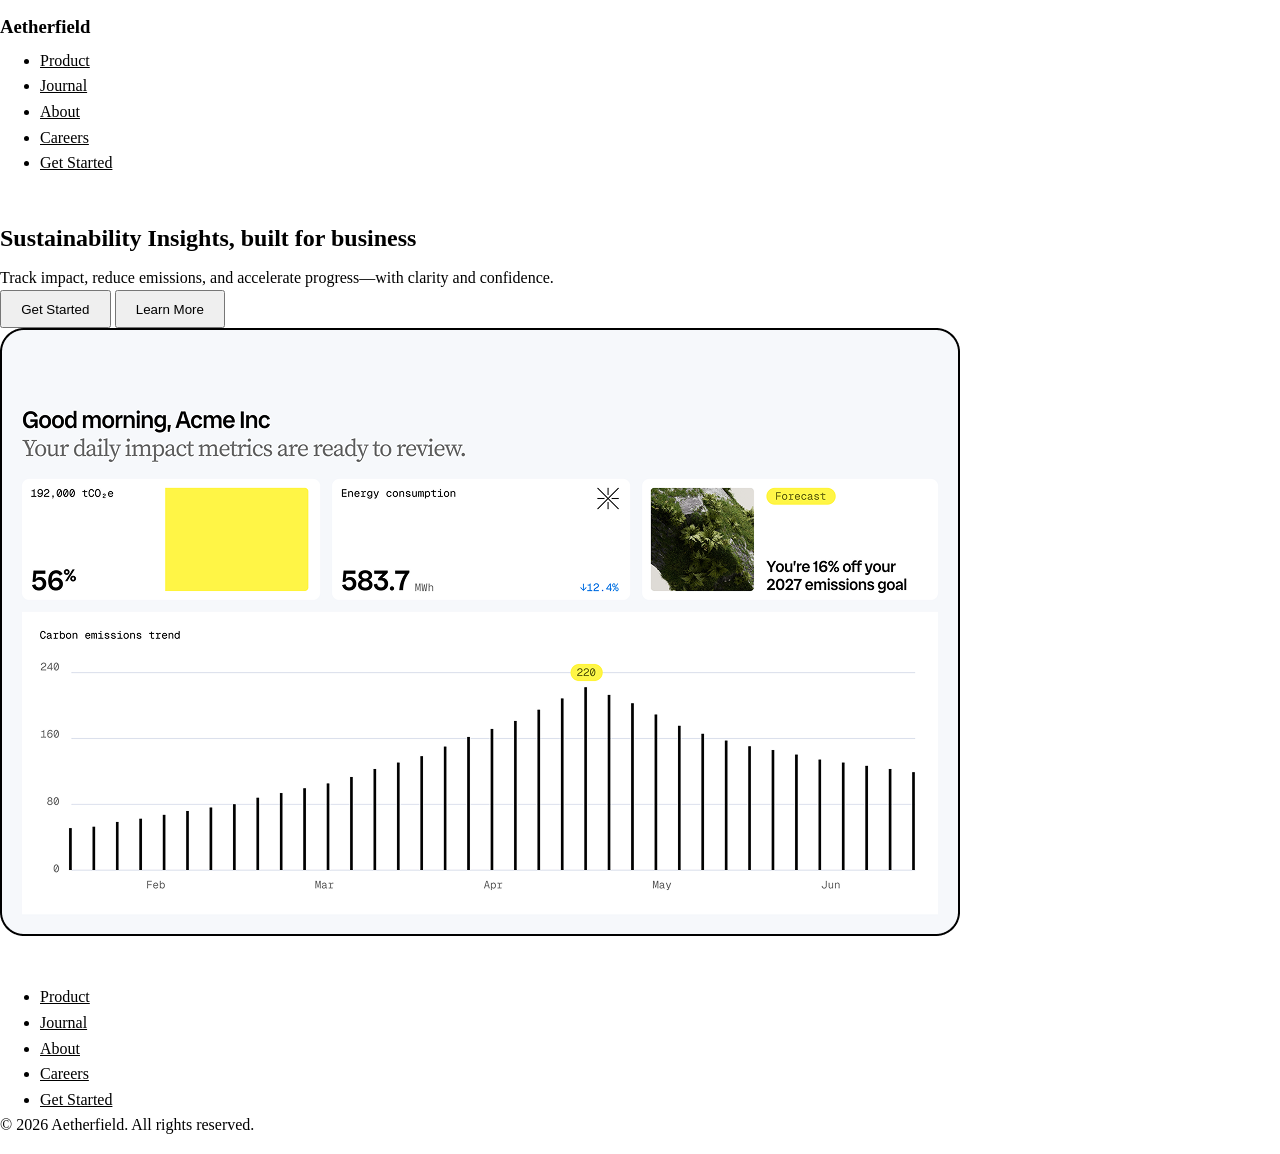
==== about.html @ 18659705 "commt" ====
<!DOCTYPE html>
<html lang="en">
<head>
  <meta charset="UTF-8">
  <!-- FIXED: Changed '1.o' (letter) to '1.0' (number) to fix mobile responsiveness -->
  <meta name="viewport" content="width=device-width, initial-scale=1.0">
  <title>CIS 211 Internet & Web Technology</title>
  <link href="./css/styles.css" rel="stylesheet">
</head>
<body>
  <header>
    <nav>
      <div>
        <h3 class="textlogo">Aetherfield</h3>
        <!-- <img src="./images/logo.png" alt="Aetherfield Logo" class="BrandLogo"> -->
      </div>
      <!-- FIXED: Turned plain text list items into functional, clickable links -->
      <ul>
        <li><a href="./product.html">Product</a></li>
        <li><a href="./journal.html">Journal</a></li>
        <li><a href="./about.html">About</a></li>
        <li><a href="./careers.html">Careers</a></li>
        <li><a href="./getstarted.html">Get Started</a></li>
      </ul>
    </nav>
  </header>
  
  <main class="profile-stage">
    <section>
       <h1>Sustainability Insights, built for business</h1>
    <p>Track impact, reduce emissions, and accelerate progress—with clarity and confidence.</p>
    <!-- FIXED: Added labels so the buttons are visible and readable -->
    <button class="btn btn-primary">Get Started</button>
    <button class="btn btn-secondary">Learn More</button>
    <img src="./images/HeroImage.png" alt="Hero Image">
    </section>
    <section>


    </section>
    <section>

    <section>
    </section>

    <section>
    </section>

    </section>
    <section>

    <section>
    </section>


    </section>
  </main>
  <footer>
    <nav>
      <ul>
        <li><a href="#product">Product</a></li>
        <li><a href="#journal">Journal</a></li>
        <li><a href="#about">About</a></li>
        <li><a href="#careers">Careers</a></li>
        <li><a href="#get-started">Get Started</a></li>
      </ul>
    </nav>
    <div>&copy; 2026 Aetherfield. All rights reserved.</div>
  </footer>
</body>
</html>
---- css/styles.css ----
/* Simple starter CSS */

:root {
--bg: #ffffff
--text: #222222
--muted: #666666
--accent: #2f5bd8
--border: #dddddd
--radius: 6px
}

* {
  box-sizing: border-box;
  margin: 0;
}

Body {
    font-family: system-ui, -apple-system, "segoe UI" Roboto, sans-serif;
    line-height: 1.6;
    color: var(--text);
    background: var(--bg);
}

img {
    max-width: 100%;
    display: block;
}

h1, h2, h3 {
    line-height: 1.2;
    margin-bottom:0.5em;
}

P {
    margin-bottom: lem;
}

a {
    color: var( --accent);
}

/* Layout */
.container {
    max-width: 960px;
    margin: 0 auto;
    padding: 0 1rem;
}

header,
footer {
    padding: 1rem 0;
    border-bottom: 1px solid var(--border);
}

footer {
    border-top: 1px solid var(--border);
    border-bottom: none;
    color: var(--muted);
}

main {
    padding: 2rem 0;
}

/* Button */
.btn {
    display: inline-block;
    padding: 0.6rem 1.2rem;

}
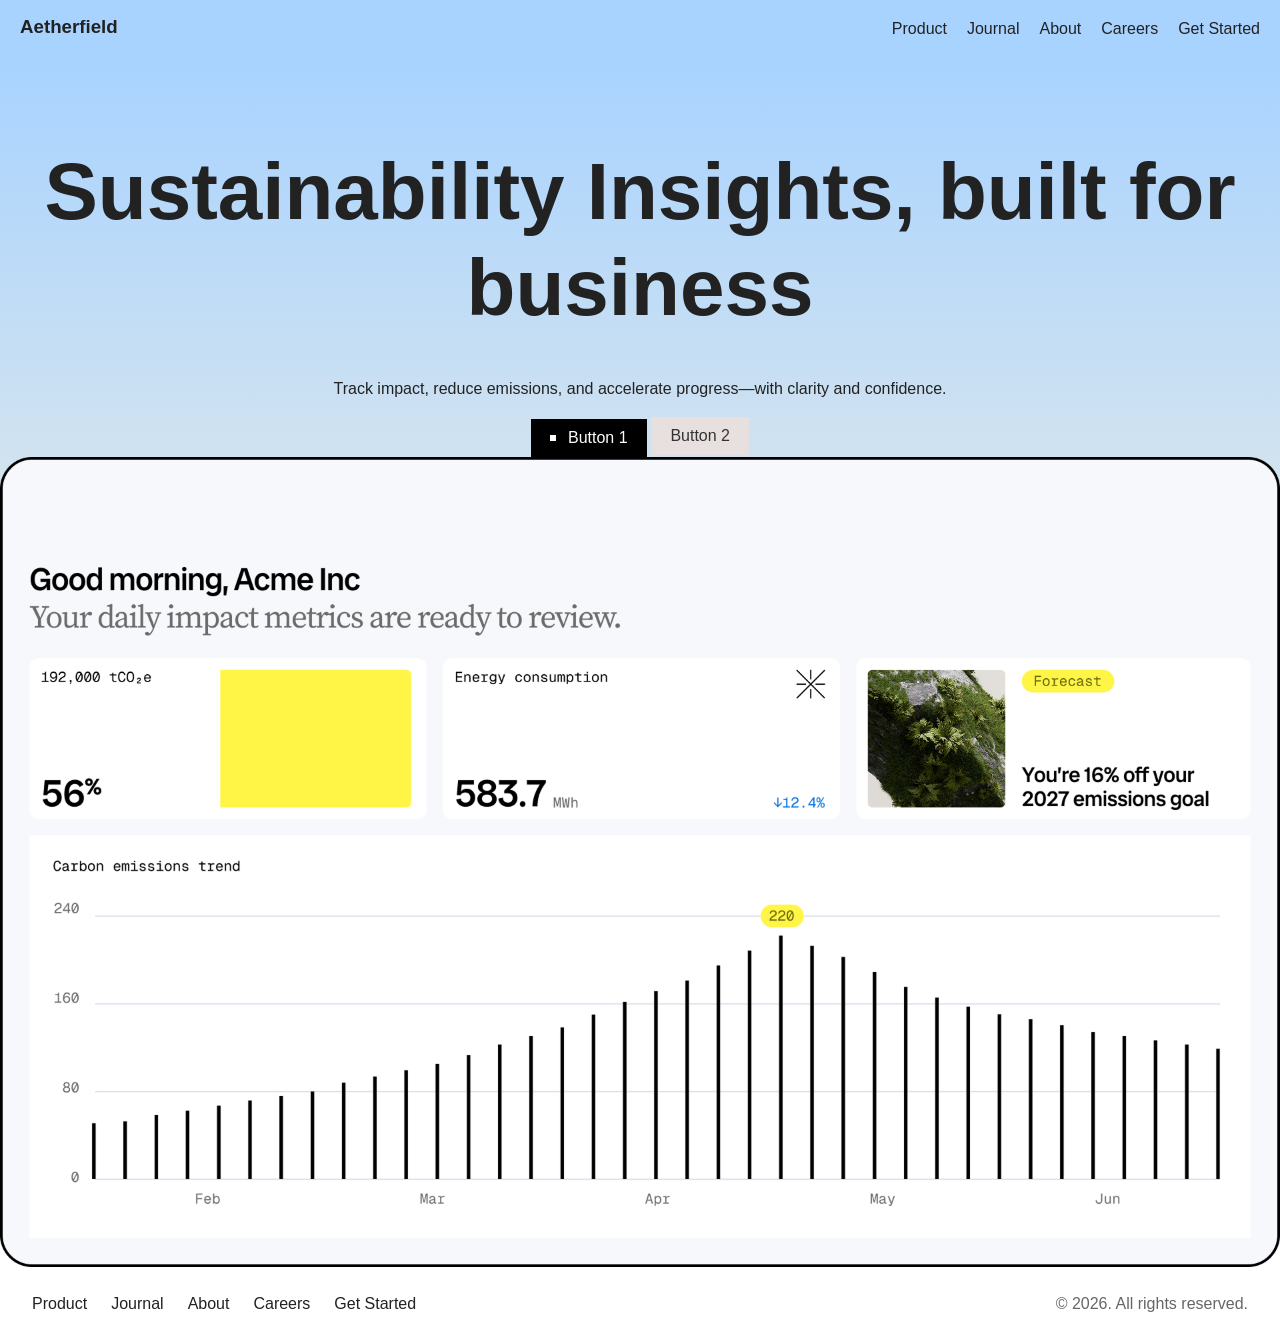
==== commit 3f7284d5: "first commit" ====
--- a/about.html
+++ b/about.html
@@ -1,71 +1,68 @@
-<!DOCTYPE html>
+<!doctype html>
 <html lang="en">
-<head>
-  <meta charset="UTF-8">
-  <!-- FIXED: Changed '1.o' (letter) to '1.0' (number) to fix mobile responsiveness -->
-  <meta name="viewport" content="width=device-width, initial-scale=1.0">
-  <title>CIS 211 Internet & Web Technology</title>
-  <link href="./css/styles.css" rel="stylesheet">
-</head>
-<body>
-  <header>
-    <nav>
-      <div>
-        <h3 class="textlogo">Aetherfield</h3>
-        <!-- <img src="./images/logo.png" alt="Aetherfield Logo" class="BrandLogo"> -->
-      </div>
-      <!-- FIXED: Turned plain text list items into functional, clickable links -->
-      <ul>
-        <li><a href="./product.html">Product</a></li>
-        <li><a href="./journal.html">Journal</a></li>
-        <li><a href="./about.html">About</a></li>
-        <li><a href="./careers.html">Careers</a></li>
-        <li><a href="./getstarted.html">Get Started</a></li>
-      </ul>
-    </nav>
-  </header>
-  
-  <main class="profile-stage">
-    <section>
-       <h1>Sustainability Insights, built for business</h1>
-    <p>Track impact, reduce emissions, and accelerate progress—with clarity and confidence.</p>
-    <!-- FIXED: Added labels so the buttons are visible and readable -->
-    <button class="btn btn-primary">Get Started</button>
-    <button class="btn btn-secondary">Learn More</button>
-    <img src="./images/HeroImage.png" alt="Hero Image">
-    </section>
-    <section>
+  <head>
+    <meta charset="UTF-8" />
+    <meta name="viewport" content="width=device-width, initial-scale=1.0" />
+    <title>CIS 211 Internet & Web Technology</title>
+    <link href="./css/styles.css" rel="stylesheet" />
+  </head>
+  <body>
+    <header>
+      <nav>
+        <div>
+          <h3 class="textLogo"> Aetherfield</h3>
+          <!-- <img src="./images/" alt="Logo" class="brandLogo"> -->
+        </div>
+        <ul>
+ <li><a href="./product.html">Product</a></li>
+          <li><a href="./journal.html">Journal</a></li>
+          <li><a href="./about.html">About</a></li>
+          <li><a href="./careers.html">Careers</a></li>
+          <li><a href="./getstarted.html">Get Started</a></li>
+        </ul>
+      </nav>
+    </header>
 
+    <main class="profile-stage">
+      <section class="hero">
+        <h1>Sustainability Insights, built for business</h1>
+      <p>Track impact, reduce emissions, and accelerate progress—with clarity and confidence.</p>
+      <button class="btn">Button 1</button>
+      <button class="btn2">Button 2</button>
+      <img src="./images/HeroImage@2x.png" alt="Hero Image">
+      </section>
+      <section>
 
-    </section>
-    <section>
+      </section>
+      <section>
 
-    <section>
-    </section>
+      </section>
+      <section>
 
-    <section>
-    </section>
+      </section>
+      <section>
 
-    </section>
-    <section>
+      </section>
+      <section>
 
-    <section>
-    </section>
+      </section>
+      <section>
 
+      </section>
+    </main>
+    <footer>
+      <nav>
+         <ul>
 
-    </section>
-  </main>
-  <footer>
-    <nav>
-      <ul>
-        <li><a href="#product">Product</a></li>
-        <li><a href="#journal">Journal</a></li>
-        <li><a href="#about">About</a></li>
-        <li><a href="#careers">Careers</a></li>
-        <li><a href="#get-started">Get Started</a></li>
-      </ul>
-    </nav>
-    <div>&copy; 2026 Aetherfield. All rights reserved.</div>
-  </footer>
-</body>
+        <li>Product</li>
+        <li>Journal</li>
+        <li>About</li>
+        <li>Careers</li>
+        <li>Get Started</li>
+    </ul>
+      </nav>
+     
+    <div>&copy; 2026. All rights reserved.</div>
+    </footer>
+  </body>
 </html>
--- a/css/styles.css
+++ b/css/styles.css
@@ -1,12 +1,18 @@
 /* Simple starter CSS */
 
 :root {
---bg: #ffffff
---text: #222222
---muted: #666666
---accent: #2f5bd8
---border: #dddddd
---radius: 6px
+  --font-serif: 'Source Serif 4', Georgia, serif;
+  --font-sans: 'Inter', system-ui, -apple-system, "Segoe UI", Roboto, sans-serif;
+  --font-display: 'Radio Canada Big', sans-serif;
+  --font-body: 'Radio Canada', sans-serif;
+  --bg: #ffffff;
+  --text: #222222;
+  --muted: #666666;
+  --accent: #2f5bd8;
+  --btncolor:#000;
+  --btncolor2:#e8dfdf;
+  --border: #dddddd;
+  --radius: 0px;
 }
 
 * {
@@ -14,57 +20,174 @@
   margin: 0;
 }
 
-Body {
-    font-family: system-ui, -apple-system, "segoe UI" Roboto, sans-serif;
-    line-height: 1.6;
-    color: var(--text);
-    background: var(--bg);
+body {
+  font-family: var(--font-display);
+  line-height: 1.6;
+  color: var(--text);
+  background: var(--bg);
 }
 
 img {
-    max-width: 100%;
-    display: block;
+  max-width: 100%;
+  display: block;
 }
 
 h1, h2, h3 {
-    line-height: 1.2;
-    margin-bottom:0.5em;
+  line-height: 1.2;
+  margin-bottom: 0.5em;
 }
-
-P {
-    margin-bottom: lem;
+h1{
+  font-size:3rem;
+}
+p {
+ color: var(--text);
+  margin-bottom: 1em;
+  font-size:1rem;
 }
 
 a {
-    color: var( --accent);
+  color: var(--accent);
 }
 
 /* Layout */
+main {
+  padding: 0rem 0rem;
+}
 .container {
-    max-width: 960px;
-    margin: 0 auto;
-    padding: 0 1rem;
+  max-width: 100%;
+  margin: 0 auto;
 }
 
 header,
 footer {
-    padding: 1rem 0;
-    border-bottom: 1px solid var(--border);
+  padding: 1rem 0;
 }
-
+header{
+  background-color:#a8d3ff;
+}
+header nav{
+  display:flex;
+  justify-content:space-between;
+  padding:0px 20px;
+}
+header nav ul{
+  display:flex;
+  flex-direction:row;
+  list-style: none;
+  gap:20px;
+}
+header nav ul li{
+  color: var(--text);
+}
+header nav ul li a{
+  text-decoration: none;
+  color: var(--text);
+}
 footer {
-    border-top: 1px solid var(--border);
-    border-bottom: none;
-    color: var(--muted);
+  border-bottom: none;
+  color: var(--muted);
+  display: flex;
+  justify-content: space-between; /* Pushes nav to one side, copyright to the other */
+  align-items: center;            /* Vertically centers links with text */
+  padding: 1.5rem 2rem;
 }
-
-main {
-    padding: 2rem 0;
+footer nav{
+  display:flex;
+  justify-content:space-between;
+}
+footer nav ul{
+  display: flex;
+  gap: 1.5rem;                   /* Spacing between footer links */
+  list-style: none;              /* Removes default bullet points */
+  margin: 0;
+  padding: 0;
+}
+footer nav ul li{
+  color: var(--text);
 }
 
 /* Button */
 .btn {
-    display: inline-block;
-    padding: 0.6rem 1.2rem;
+  padding: 0.6rem 1.2rem;
+  border: none;
+  border-radius: var(--radius);
+  background: var(--btncolor);
+  color: #fff;
+  font-size: 1rem;
+  gap: 0.75rem;
+  text-decoration: none;
+  cursor: pointer;
+  display: inline-flex;
+  align-items: center;
+  justify-content: center;
+}
+.btn::before {
+  content: "";
+  display: inline-block;
+  width: 6px;
+  height: 6px;
+  background-color: currentColor; /* Matches text color automatically */
+}
+.btn2 {
+  display: inline-block;
+  padding: 0.6rem 1.2rem;
+  border: none;
+  border-radius: var(--radius);
+  background: var(--btncolor2);
+  color: #333;
+  font-size: 1rem;
+  text-decoration: none;
+  cursor: pointer;
+}
+.btn:hover {
+  opacity: 0.9;
+}
 
-}+/* Card */
+.card {
+  padding: 1rem;
+  border: 1px solid var(--border);
+  border-radius: var(--radius);
+}
+/* Hero */
+.hero{
+  flex-direction: column;
+  align-items: center;    /* Centers items horizontally */
+  text-align: center;     /* Centers inline text */
+  width: 100%;
+  background-image: linear-gradient(180deg, #a8d3ff 0%, #fff4df 100%);
+  background-size: 100% 70%;
+  background-repeat: no-repeat;
+  background-position: top center;
+  background-color: #ffffff;
+  padding: 5rem 0 0;
+}
+.hero h1{
+  font-size:80px;
+}
+.hero h1 span{
+ font-family: var(--font-serif);
+}
+.hero .heroImg{
+  margin-top:56px;
+}
+.hero .heroImg img{
+max-width: 960px;
+  height: auto;
+  display: block;
+  margin:0 auto;
+}
+/* Forms */
+input,
+textarea {
+  width: 100%;
+  padding: 0.5rem;
+  border: 1px solid var(--border);
+  border-radius: var(--radius);
+  font: inherit;
+}
+
+:focus-visible {
+  outline: 2px solid var(--accent);
+  outline-offset: 2px;
+}
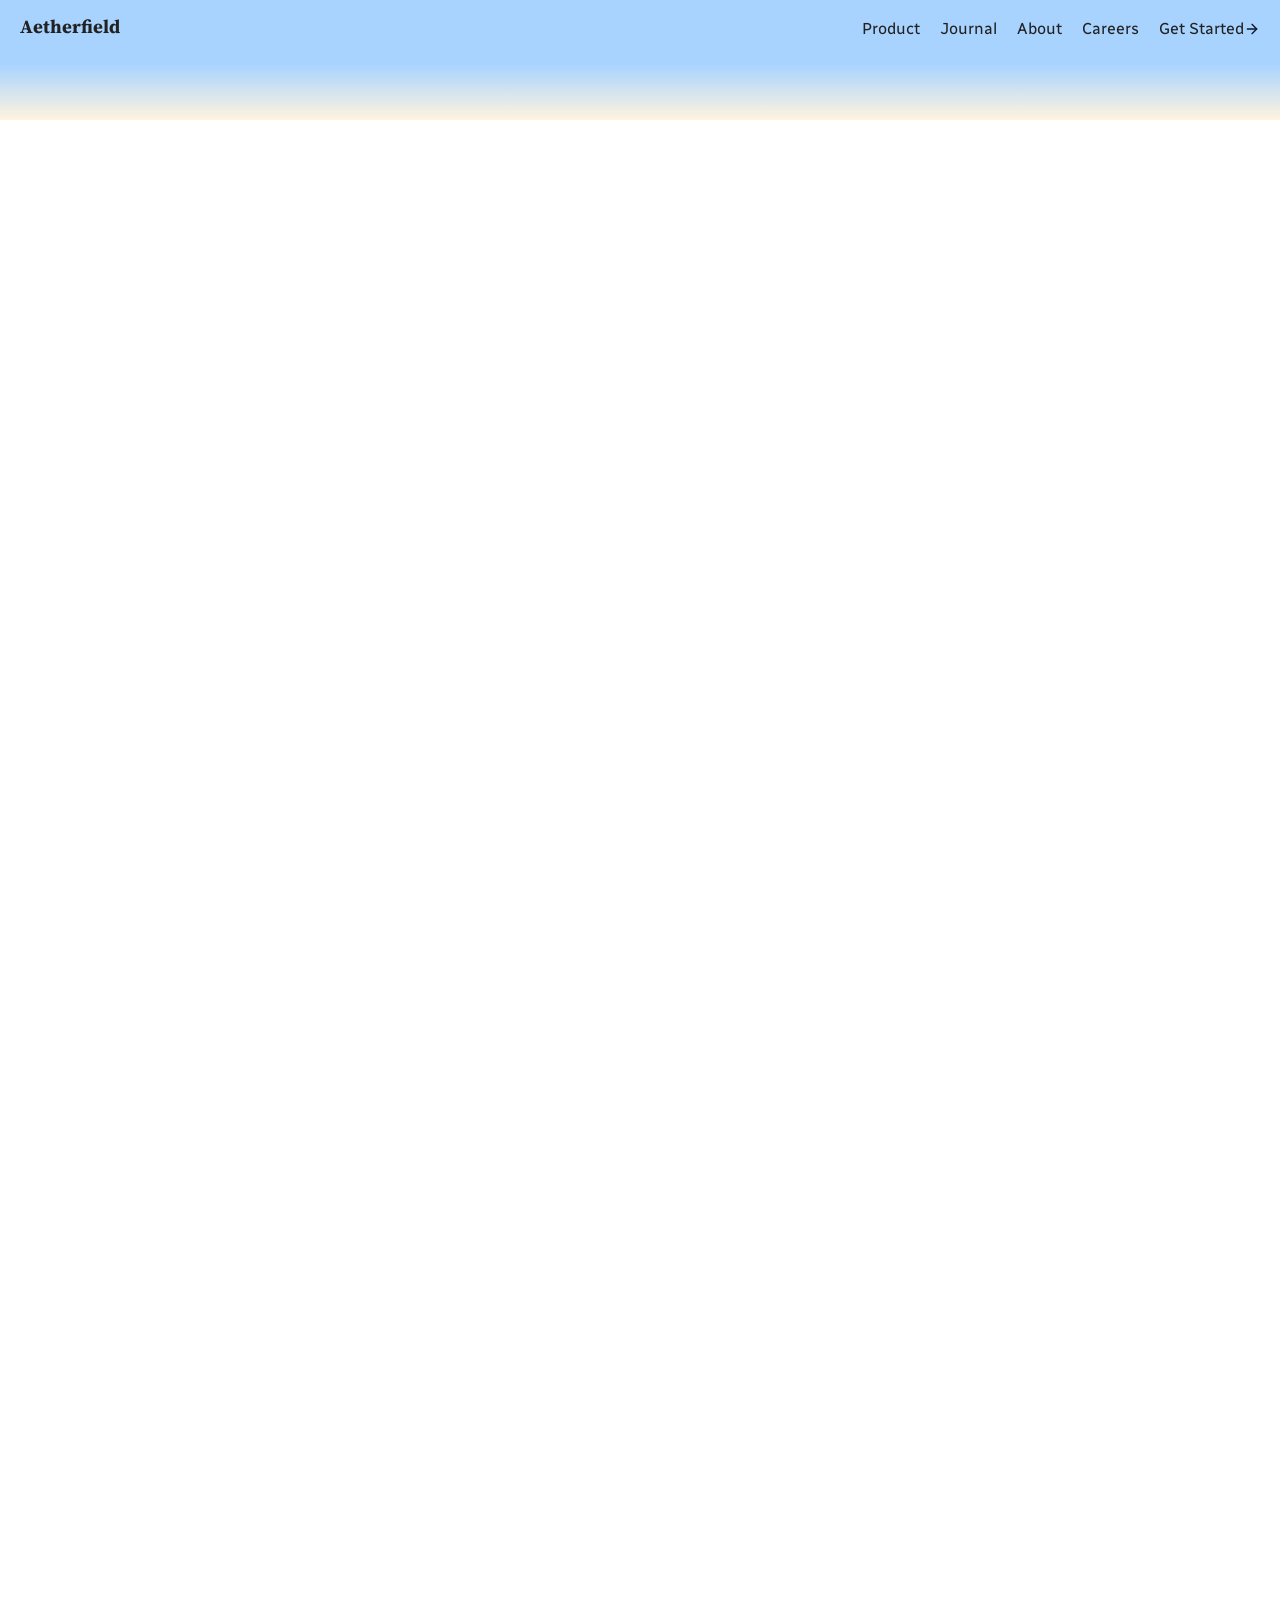
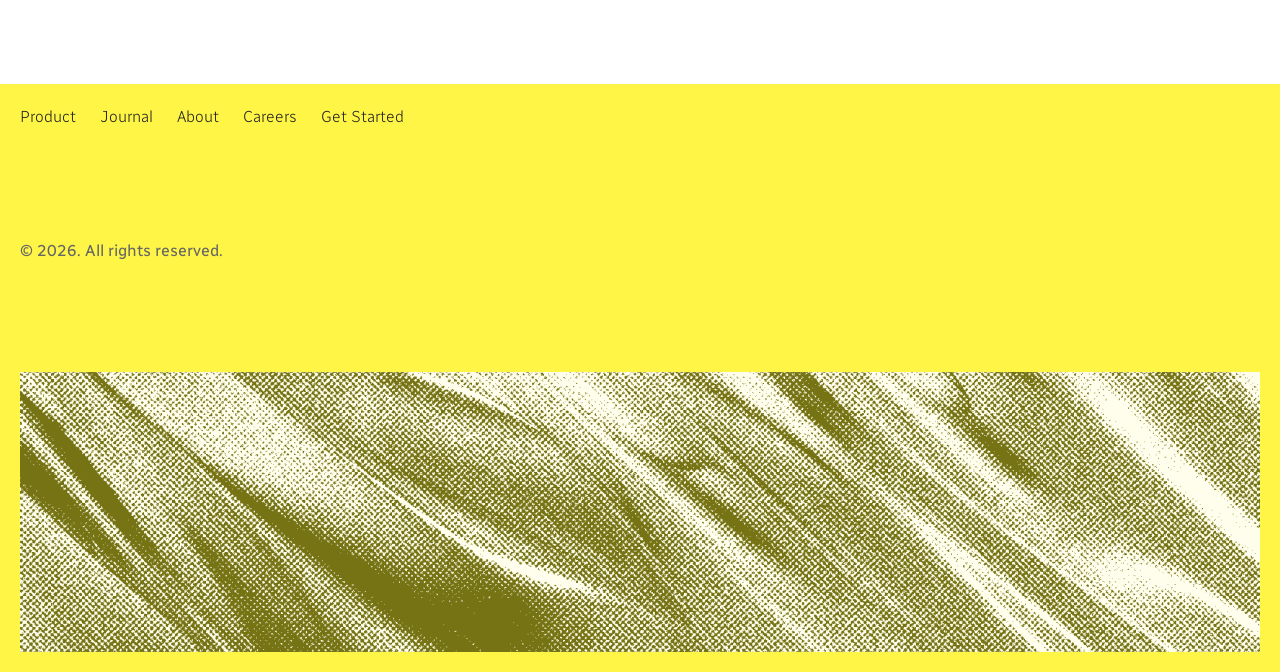
==== commit 9842627a: "update to pages" ====
--- a/about.html
+++ b/about.html
@@ -1,68 +1,88 @@
 <!doctype html>
 <html lang="en">
-  <head>
-    <meta charset="UTF-8" />
-    <meta name="viewport" content="width=device-width, initial-scale=1.0" />
-    <title>CIS 211 Internet & Web Technology</title>
-    <link href="./css/styles.css" rel="stylesheet" />
-  </head>
-  <body>
-    <header>
-      <nav>
-        <div>
-          <h3 class="textLogo"> Aetherfield</h3>
-          <!-- <img src="./images/" alt="Logo" class="brandLogo"> -->
-        </div>
-        <ul>
- <li><a href="./product.html">Product</a></li>
-          <li><a href="./journal.html">Journal</a></li>
-          <li><a href="./about.html">About</a></li>
-          <li><a href="./careers.html">Careers</a></li>
-          <li><a href="./getstarted.html">Get Started</a></li>
-        </ul>
-      </nav>
-    </header>
 
-    <main class="profile-stage">
-      <section class="hero">
-        <h1>Sustainability Insights, built for business</h1>
-      <p>Track impact, reduce emissions, and accelerate progress—with clarity and confidence.</p>
-      <button class="btn">Button 1</button>
-      <button class="btn2">Button 2</button>
-      <img src="./images/HeroImage@2x.png" alt="Hero Image">
-      </section>
-      <section>
+<head>
+  <meta charset="UTF-8" />
+  <meta name="viewport" content="width=device-width, initial-scale=1.0" />
+  <title>CIS 211 Internet & Web Technology</title>
+  <link rel="preconnect" href="https://fonts.googleapis.com">
+  <link rel="preconnect" href="https://fonts.gstatic.com" crossorigin>
+  <link
+    href="https://fonts.googleapis.com/css2?family=Radio+Canada+Big:ital,wght@0,400..700;1,400..700&family=Radio+Canada:ital,wght@0,400..700;1,400..700&display=swap"
+    rel="stylesheet">
+  <link
+    href="https://fonts.googleapis.com/css2?family=Inter:wght@400;500;600&family=Source+Serif+4:ital,opsz,wght@0,8..60,400;0,8..60,600;0,8..60,700;1,8..60,400&display=swap"
+    rel="stylesheet">
+  <link href="./css/styles.css" rel="stylesheet" />
+</head>
 
-      </section>
-      <section>
+<body>
+  <header>
+    <nav>
+      <div class="logo">
+        <h3 class="textLogo"><a href="./index.html">Aetherfield</a> </h3>
+        <!-- <img src="./images/" alt="Logo" class="brandLogo"> -->
+      </div>
+      <ul>
+        <li><a href="./product.html">Product</a></li>
+        <li><a href="./journal.html">Journal</a></li>
+        <li><a href="./about.html">About</a></li>
+        <li><a href="./careers.html">Careers</a></li>
+        <li><a class="arrow-link" href="./getstarted.html"><span>Get Started </span><svg class="arrow"
+              viewBox="0 0 24 24" fill="none" stroke="currentColor" stroke-width="2" stroke-linecap="round"
+              stroke-linejoin="round" aria-hidden="true" focusable="false">
+              <!-- Horizontal stem line -->
+              <line x1="5" y1="12" x2="19" y2="12" />
+              <!-- Chevron arrow head -->
+              <polyline points="12 5 19 12 12 19" />
+            </svg>
+          </a>
+        </li>
+      </ul>
+    </nav>
+  </header>
 
-      </section>
-      <section>
+  <main class="container">
+    <section class="hero">
+      
 
-      </section>
-      <section>
+    </section>
+    <section class="sustainability">
 
-      </section>
-      <section>
+    </section>
+    <section class="clarity">
 
-      </section>
-      <section>
+    </section>
+    <section class="acme">
 
-      </section>
-    </main>
-    <footer>
-      <nav>
-         <ul>
+    </section>
+    <section class="journal">
 
-        <li>Product</li>
-        <li>Journal</li>
-        <li>About</li>
-        <li>Careers</li>
-        <li>Get Started</li>
-    </ul>
-      </nav>
-     
-    <div>&copy; 2026. All rights reserved.</div>
-    </footer>
-  </body>
-</html>
+    </section>
+
+    <section class="testomonial">
+
+    </section>
+    <section class="request">
+
+    </section>
+  </main>
+  <footer>
+    <nav>
+      <ul>
+        <li><a href="./product.html">Product</a></li>
+        <li><a href="./journal.html">Journal</a></li>
+        <li><a href="./about.html">About</a></li>
+        <li><a href="./careers.html">Careers</a></li>
+        <li><a href="./getstarted.html">Get Started</a></li>
+      </ul>
+    </nav>
+
+    <div class="copy">&copy; 2026. All rights reserved.</div>
+    <div class="footerImage">
+
+    </div>
+  </footer>
+</body>
+
+</html>
--- a/css/styles.css
+++ b/css/styles.css
@@ -9,10 +9,11 @@
   --text: #222222;
   --muted: #666666;
   --accent: #2f5bd8;
-  --btncolor:#000;
-  --btncolor2:#e8dfdf;
+  --btncolor: #000;
+  --btncolor2: #e8dfdf;
   --border: #dddddd;
   --radius: 0px;
+  --font-size: 1rem;
 }
 
 * {
@@ -21,7 +22,7 @@
 }
 
 body {
-  font-family: var(--font-display);
+  font-family: var(--font-serif);
   line-height: 1.6;
   color: var(--text);
   background: var(--bg);
@@ -32,80 +33,130 @@
   display: block;
 }
 
-h1, h2, h3 {
+h1,
+h2,
+h3 {
   line-height: 1.2;
   margin-bottom: 0.5em;
 }
-h1{
-  font-size:3rem;
-}
+
+h1 {
+  font-size: 3rem;
+}
+
 p {
- color: var(--text);
+  color: var(--text);
   margin-bottom: 1em;
-  font-size:1rem;
+  font-size: 1rem;
 }
 
 a {
   color: var(--accent);
 }
-
 /* Layout */
-main {
-  padding: 0rem 0rem;
-}
-.container {
+
+main.container {
+  display: grid;
   max-width: 100%;
   margin: 0 auto;
+}
+main .sustainability{
+  height:862px;
+}
+main .clarity{
+  height:678px;
 }
 
 header,
 footer {
   padding: 1rem 0;
 }
-header{
-  background-color:#a8d3ff;
-}
-header nav{
-  display:flex;
-  justify-content:space-between;
-  padding:0px 20px;
-}
-header nav ul{
-  display:flex;
-  flex-direction:row;
+
+header {
+  background-color: #a8d3ff;
+}
+.logo a{
+  text-decoration: none;
+  color:var(--text);
+}
+header nav {
+  display: flex;
+  justify-content: space-between; /* Pushes nav to one side, logo to the other */
+  padding: 0px 20px;
+}
+
+header nav ul {
+  display: flex;
+  flex-direction: row;
   list-style: none;
-  gap:20px;
-}
-header nav ul li{
-  color: var(--text);
-}
-header nav ul li a{
-  text-decoration: none;
-  color: var(--text);
+  gap: 20px;
+}
+
+header nav ul li {
+  color: var(--text);
+}
+
+header nav ul li a {
+  text-decoration: none;
+  color: var(--text);
+  display:inline-flex;align-items: center;
+  font-size: var(--font-size);
+  font-family: var(--font-body);
+}
+header nav ul li a .arrow{
+  gap: 0.35rem;
+  text-decoration: none;
+  color: #0f172a;
+  width:16px;
+  height:16px;
+}
+header nav ul li a.arrow::after {
+  font-size: 1 rem;
 }
 footer {
+  font-family: var(--font-body);
   border-bottom: none;
   color: var(--muted);
   display: flex;
-  justify-content: space-between; /* Pushes nav to one side, copyright to the other */
-  align-items: center;            /* Vertically centers links with text */
-  padding: 1.5rem 2rem;
-}
-footer nav{
-  display:flex;
-  justify-content:space-between;
-}
-footer nav ul{
-  display: flex;
-  gap: 1.5rem;                   /* Spacing between footer links */
-  list-style: none;              /* Removes default bullet points */
+  flex-direction: column;
+  justify-content: space-between;
+  /* Pushes nav to one side, copyright to the other */
+  align-items:flex-start;
+  /* Vertically centers links with text */
+  padding: 1.25rem 1.25rem;
+  height:588px;
+  background-color:#fff546;
+}
+footer nav {
+  display: flex;
+  justify-content: space-between;
+}
+footer nav ul {
+  display: flex;
+  gap: 1.5rem;
+  /* Spacing between footer links */
+  list-style: none;
+  /* Removes default bullet points */
   margin: 0;
   padding: 0;
 }
-footer nav ul li{
-  color: var(--text);
-}
-
+footer nav ul li a {
+  color: var(--text);
+  font-family: var(--font-body);
+  text-decoration: none;
+  font-weight:300;
+}
+footer .copy {
+  color: var(--muted);
+}
+footer .footerImage{
+  background-image:url('../images/Footerbgimage.png');
+  background-size: cover;        /* Scales image to fill entire element without distortion */
+  background-position: center;   /* Anchors focus to center */
+  background-repeat: no-repeat;  /* Prevents image tiling */
+  height:280px;
+  width:100%;
+}
 /* Button */
 .btn {
   padding: 0.6rem 1.2rem;
@@ -121,13 +172,16 @@
   align-items: center;
   justify-content: center;
 }
+
 .btn::before {
   content: "";
   display: inline-block;
   width: 6px;
   height: 6px;
-  background-color: currentColor; /* Matches text color automatically */
-}
+  background-color: currentColor;
+  /* Matches text color automatically */
+}
+
 .btn2 {
   display: inline-block;
   padding: 0.6rem 1.2rem;
@@ -139,6 +193,7 @@
   text-decoration: none;
   cursor: pointer;
 }
+
 .btn:hover {
   opacity: 0.9;
 }
@@ -149,11 +204,14 @@
   border: 1px solid var(--border);
   border-radius: var(--radius);
 }
+
 /* Hero */
-.hero{
+.hero {
   flex-direction: column;
-  align-items: center;    /* Centers items horizontally */
-  text-align: center;     /* Centers inline text */
+  align-items: center;
+  /* Centers items horizontally */
+  text-align: center;
+  /* Centers inline text */
   width: 100%;
   background-image: linear-gradient(180deg, #a8d3ff 0%, #fff4df 100%);
   background-size: 100% 70%;
@@ -162,21 +220,28 @@
   background-color: #ffffff;
   padding: 5rem 0 0;
 }
-.hero h1{
-  font-size:80px;
-}
-.hero h1 span{
- font-family: var(--font-serif);
-}
-.hero .heroImg{
-  margin-top:56px;
-}
-.hero .heroImg img{
-max-width: 960px;
+
+.hero h1 {
+  font-size: 80px;
+}
+
+.hero h1 span {
+  font-family: var(--font-display);
+  font-weight:bold;
+}
+
+.hero .heroImg {
+  margin-top: 56px;
+}
+
+.hero .heroImg img {
+  max-width: 960px;
+  width: 100%;
   height: auto;
   display: block;
-  margin:0 auto;
-}
+  margin: 0 auto;
+}
+
 /* Forms */
 input,
 textarea {
@@ -190,4 +255,4 @@
 :focus-visible {
   outline: 2px solid var(--accent);
   outline-offset: 2px;
-}
+}
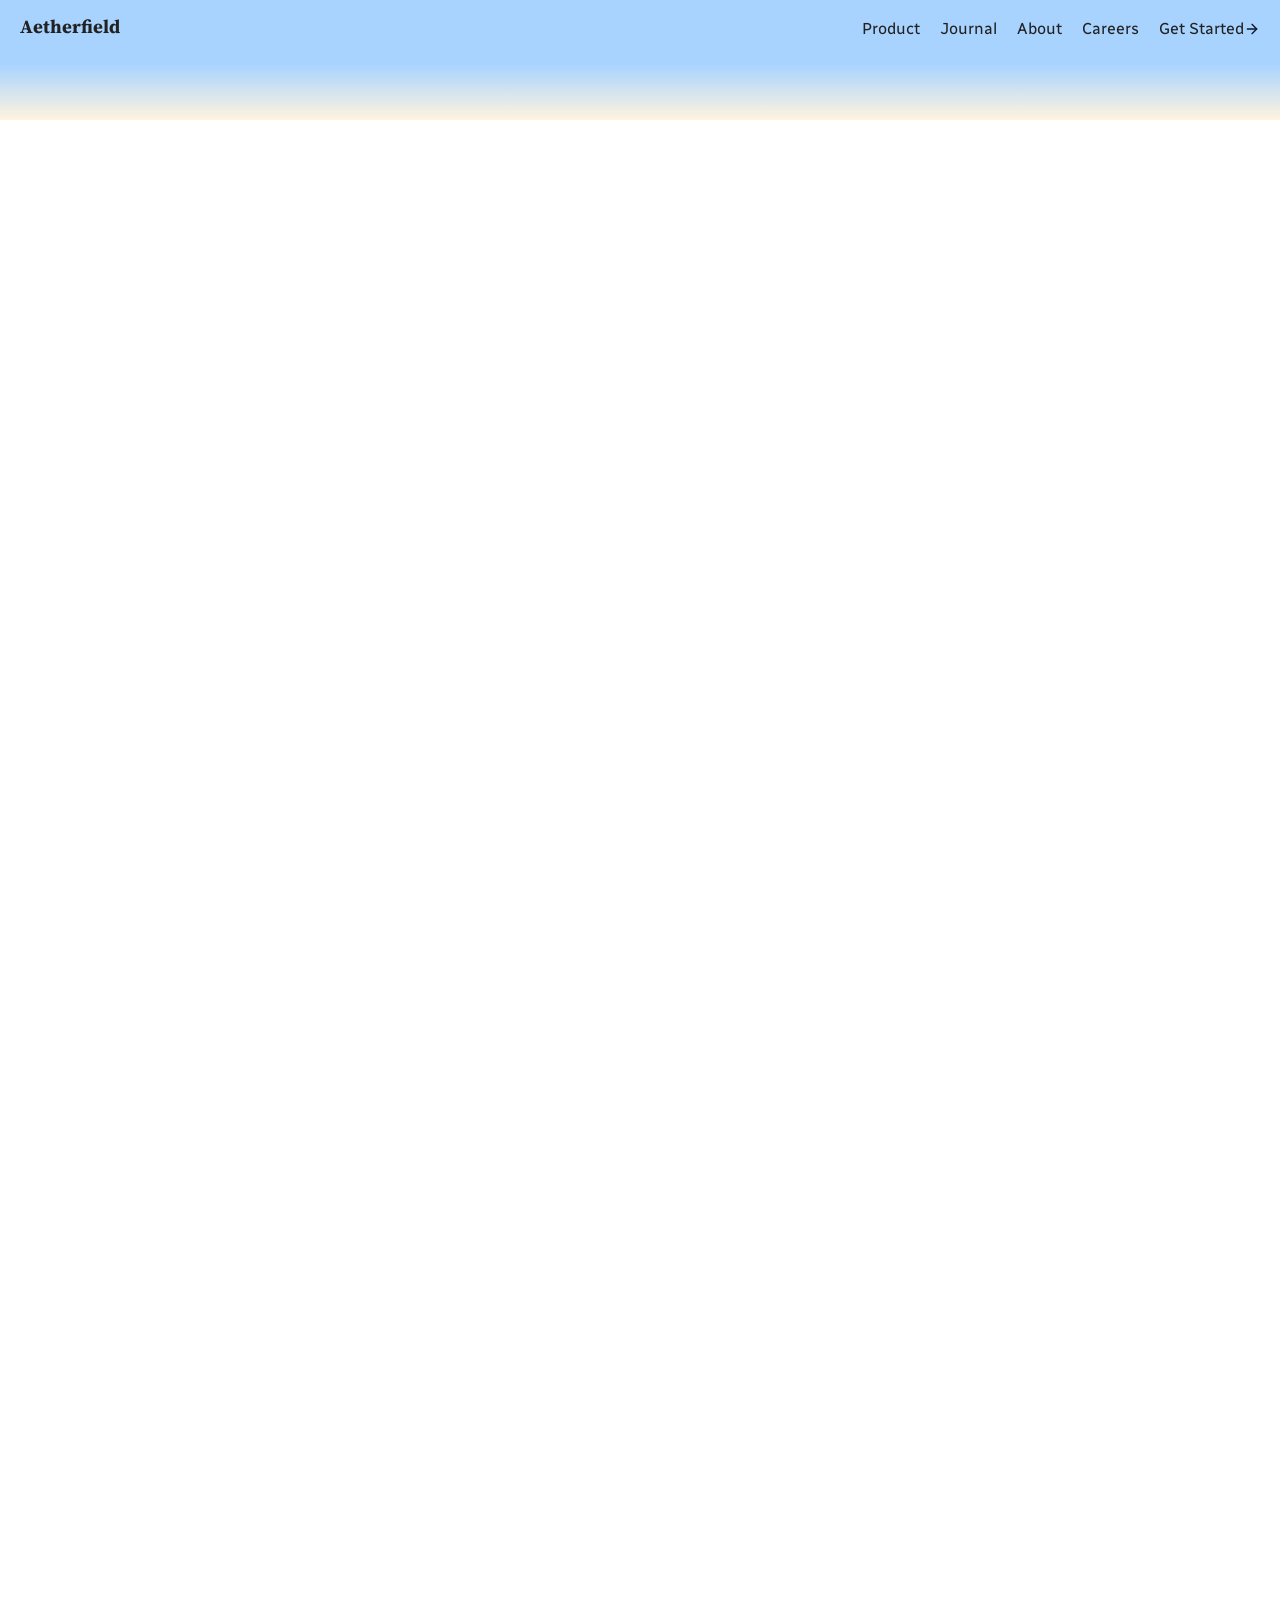
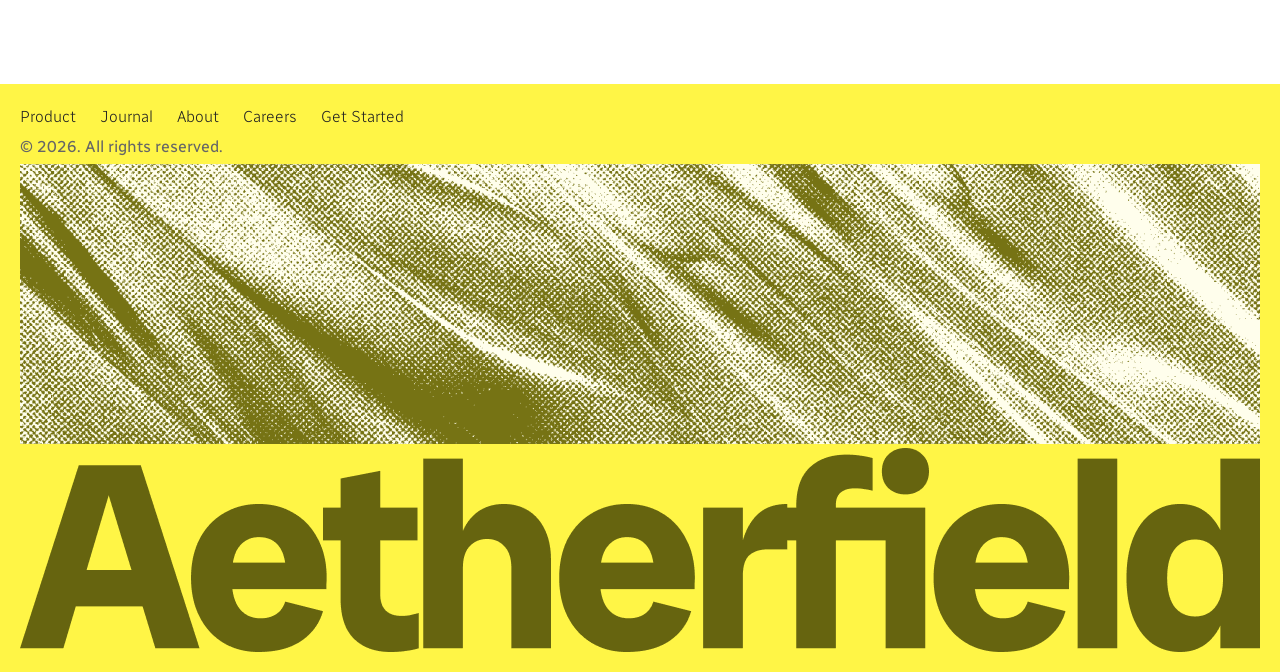
==== commit bb8da2b5: "files updated with footer changes and image for logo" ====
--- a/about.html
+++ b/about.html
@@ -82,6 +82,7 @@
     <div class="footerImage">
 
     </div>
+     <div class="footerLogo"></div>
   </footer>
 </body>
 
--- a/css/styles.css
+++ b/css/styles.css
@@ -157,6 +157,14 @@
   height:280px;
   width:100%;
 }
+footer .footerLogo{
+  background-image:url('../images/textLogo.png');
+  background-size: cover;        /* Scales image to fill entire element without distortion */
+  background-position: center;   /* Anchors focus to center */
+  background-repeat: no-repeat;  /* Prevents image tiling */
+  height:204px;
+  width:100%;
+}
 /* Button */
 .btn {
   padding: 0.6rem 1.2rem;
